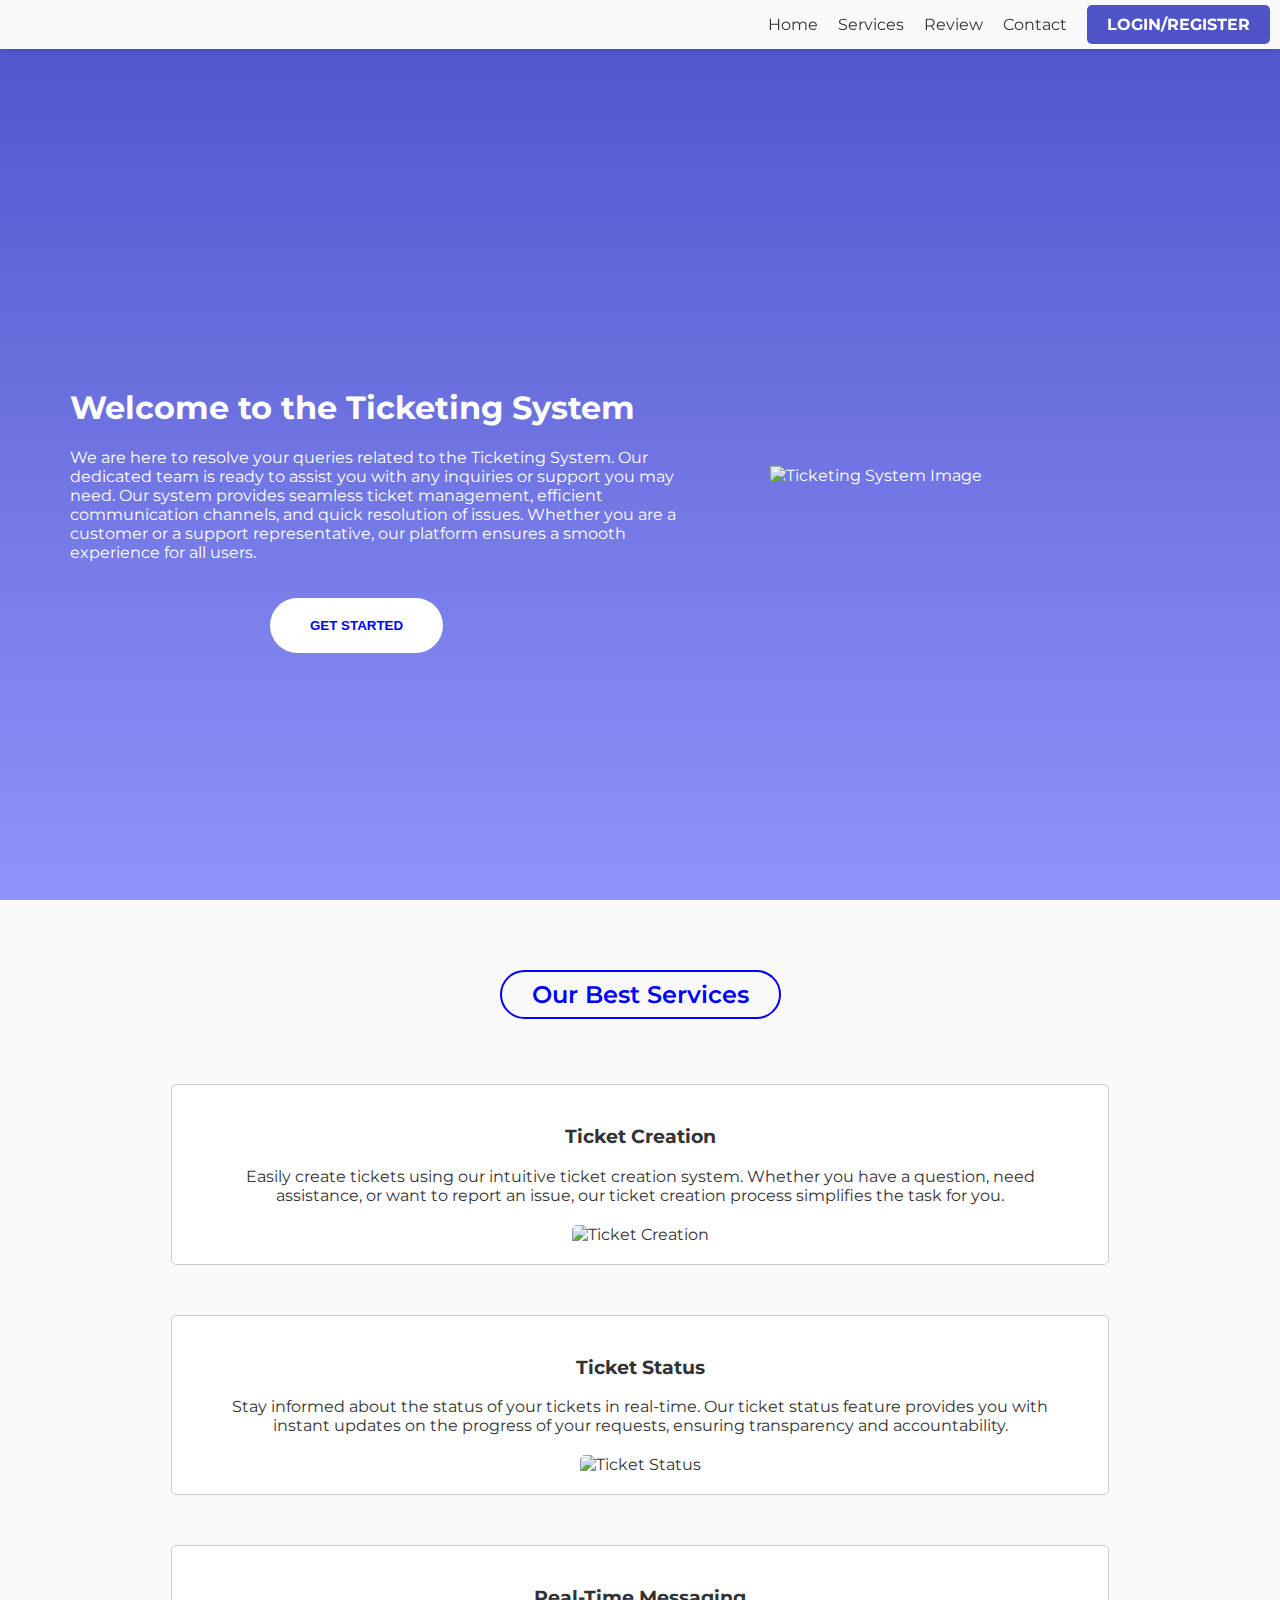
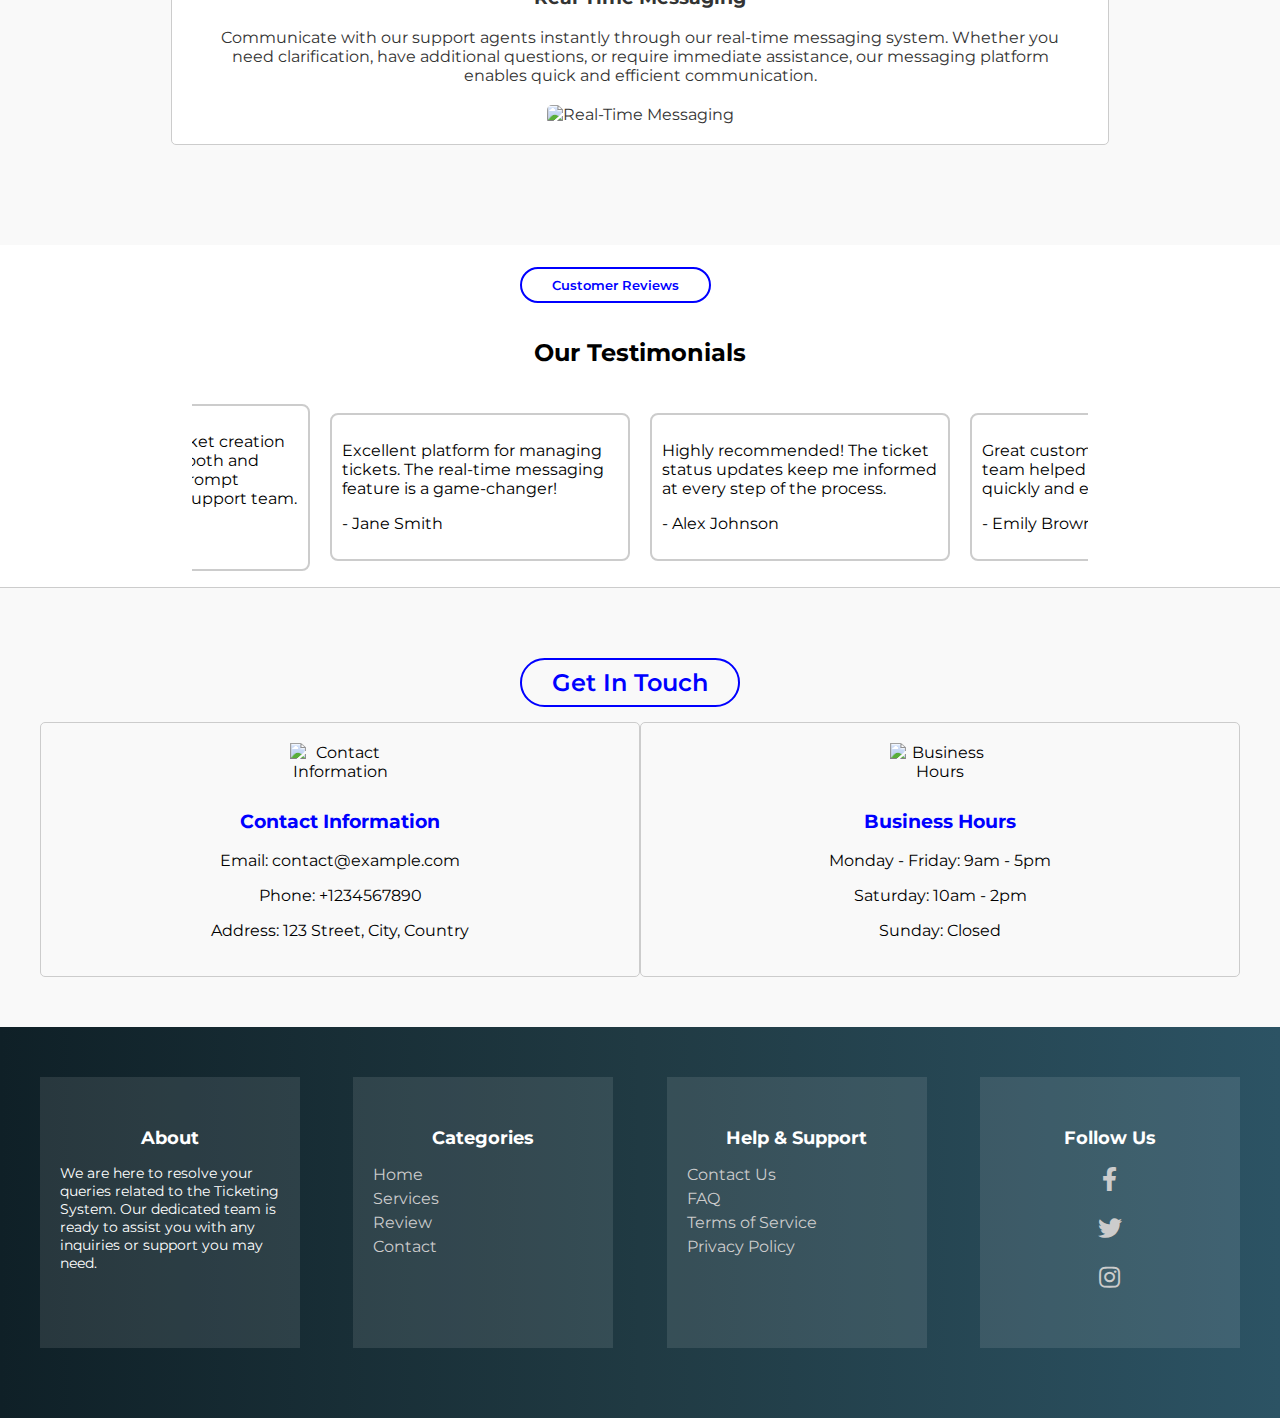
==== index.html @ bc55adac "Update and rename Landing.html to index.html" ====
<!DOCTYPE html>
<html lang="en">
    <head>
        <meta charset="UTF-8">
        <meta name="viewport" content="width=device-width, initial-scale=1.0">
        <link rel="stylesheet" href="https://fonts.googleapis.com/css2?family=Montserrat:wght@400;700&display=swap">
        <link rel="stylesheet" href="https://fonts.googleapis.com/css2?family=Bebas+Neue&display=swap">
        <link rel="stylesheet" href="https://cdnjs.cloudflare.com/ajax/libs/font-awesome/5.15.3/css/all.min.css">

        <title>Ticketing System</title>
        <style>
            /* General Styles */
            body {
                margin: 0;
                padding: 0;
                font-family: 'Montserrat', sans-serif;
            }
    
/* Header Styles */
/* Header Styles */
header {
    background: #f9f9f9; /* Background color */
    color: #333; /* Text color */
    padding: 15px 0; /* Adjust padding */
    display: flex;
    justify-content: space-between;
    align-items: center;
    position: fixed;
    width: 100%;
    top: 0;
    z-index: 1000;
    font-family: 'Montserrat', sans-serif;
    box-shadow: 0 2px 4px rgba(0,0,0,0.1);
}

header h1 {
    margin: 0;
    padding: 0;
    font-size: 24px; /* Adjust font size */
}

nav ul {
    list-style-type: none;
    padding: 0;
    margin: 0;
    display: flex;
    align-items: center;
}

nav ul li {
    margin-left: 20px;
}

nav ul li:first-child {
    margin-left: 0;
}

nav ul li a {
    text-decoration: none;
    color: #333; /* Text color */
    transition: color 0.3s ease;
}

nav ul li a:hover {
    color: #666; /* Hover color */
}

.btn {
    background-color: #4e54c8; /* Button background color */
    color: #fff; /* Button text color */
    padding: 10px 20px; /* Adjust padding */
    border: none;
    border-radius: 5px;
    text-transform: uppercase;
    font-weight: bold;
    cursor: pointer;
    transition: background-color 0.3s, color 0.3s;
}

.btn a {
    text-decoration: none;
    color: #fff;
}

.btn:hover {
    background-color: #333; /* Hover background color */
}

    
            /* Home Section Styles */
            section#home {

                background: linear-gradient(to bottom, #4e54c8, #8f94fb); /* Blusih gradient background */
                background-repeat: no-repeat;
                background-size: cover;
                background-position: center;
                color: white;
                min-height: 100vh;
                display: flex;
                align-items: center;
                padding: 70px 20px;
                box-sizing: border-box;
            }
    
            .home-content {
                max-width: 50%;
                margin-bottom: -120px;
                margin-left: 50px;
            }
    
            .home-image {
                max-width: 50%;
                margin-left: 80px;
            }
    
            .home-image img {
                max-width: 100%;
                height: auto;
                display: block;
                margin: auto;
                margin-top: 50px;
            }
    
            .home-content p {
                text-align: left; 
            }
            #social-icons {
            display: flex;
            flex-direction: column; /* Arrange items vertically */
            align-items: center; /* Horizontally center the items */
            list-style: none; /* Remove default list styles */
            padding: 0; /* Remove default padding */
        }

        #social-icons li {
            margin-bottom: 20px; /* Add some space between icons */
        }

        #social-icons li a {
            font-size: 24px; /* Increase the size of the icons */
        }
            /* Button Styles */
            .btn {
                background-color: white;
                color: blue;
                padding: 20px 40px;
                border: none;
                border-radius: 5px;
                text-transform: uppercase;
                font-weight: bold;
                cursor: pointer;
                transition: background-color 0.3s, color 0.3s;
                display: inline-block; 
                margin-top: 20px;
                margin-left: 200px; 
                border-radius: 50px;
            }
    
            .btn a {
                text-decoration: none; 
                color: inherit;
            }
    
            .btn:hover {
                background-color: #f0f0f0;
                color: navy;
            }
    
            /* Service Section Styles */
            .service-container {
    margin: 70px auto; /* Add margin to the top and bottom and center horizontally */
    padding: 20px;
    width: 70%; /* Set a width for the container */
    border: 1px solid #ccc;
    border-radius: 5px;
    text-align: center;
}

    
            .service-container p {
                margin-bottom: 0;
            }
    
           
    
            .service-content {
                flex: 1;
                padding: 20px;
            }
    
            .service-content h3 {
                margin-top: 0;
            }
    
            .service-content p {
                margin-bottom: 0;
            }
    
            .service-image {
                flex: 1;
                text-align: center;
            }
    
            .service-image img {
                max-width: 100%;
                height: auto;
                border-radius: 5px;
            }
    
            /* Review Section Styles */
     .review-container {
    display: flex;
    overflow: hidden;
}

.review {
    width: 300px; /* Adjust the size as needed */
    flex-shrink: 0;
    animation: slide 15s linear infinite;
    border: 2px solid #ccc; /* Border style */
    border-radius: 8px; /* Border radius for rounded corners */
    padding: 10px; /* Padding inside the border */
    margin: 10px; /* Margin around the element */
    box-sizing: border-box; /* Ensures padding and border are included in the element's total width and height */
}

@keyframes slide {
    0% { transform: translateX(100%); }
    100% { transform: translateX(-100%); }
}
.review-container {
    display: flex;
    overflow: hidden;
}

.review-container {
    display: flex;
    justify-content: center; /* Center the container horizontally */
    overflow: hidden;
    margin-top: 50px; /* Adjust spacing from the top */
}

.review-container {
    display: flex;
    justify-content: center; /* Center the container horizontally */
    align-items: center; /* Center the container vertically */
    overflow: hidden;
    margin-top: 50px; /* Adjust spacing from the top */
    height: 200px; /* Set a fixed height for the container */
    width: 70%; /* Set a width for the container */
    margin: 0 auto; /* Center the container horizontally */
}


.review.active {
    display: block; /* Show only the active review */
}

@keyframes slide {
    0% { transform: translateX(100%); }
    100% { transform: translateX(-100%); }
}





            #review h5 {
                font-weight: 600;
                display: inline-block;
                margin-bottom: 15px;
                color: blue;
                border: 2px solid blue;
                border-radius: 30px;
                padding: 8px 30px;
                margin-left: 520px;
            }
    
            /* Services Section Styles */
            #services h2 {
                font-weight: 600;
                display: inline-block;
                margin-bottom: 15px;
                color: blue;
                border: 2px solid blue;
                border-radius: 30px;
                padding: 8px 30px;
                margin-left: 500px;
            }
    
            /* Contact Section Styles */
            #contact h2 {
                font-weight: 600;
                display: inline-block;
                margin-bottom: 15px;
                color: blue;
                border: 2px solid blue;
                border-radius: 30px;
                padding: 8px 30px;
                margin-left: 520px;
            }
    
            #contact {
                padding-top: 100px; 
            }
    
            .contact-container {
                display: flex;
                justify-content: space-between;
                margin: 0 auto;
                max-width: 1200px;
            }
    
            .contact-form {
                flex: 1;
                padding: 20px;
                border: 1px solid #ccc;
                border-radius: 5px;
            }
    
            #contact h3,h1{
                color: blue;
            }
    
            .contact-item {
                flex: 1;
                padding: 20px;
                border: 1px solid #ccc;
                border-radius: 5px;
                text-align: center;
            }
    
            .contact-item img {
                max-width: 100px;
                margin-bottom: 10px;
            }
    /* Footer Styles */
/* Footer Styles */
footer {
    padding: 50px 0;
    color: #fff;
    background: linear-gradient(to right, #0f2027, #203a43, #2c5364);
}

.container {
    max-width: 1200px;
    margin: 0 auto;
}

.footer-content {
    display: flex;
    flex-wrap: wrap;
    justify-content: space-between;
}

.footer-block {
    width: calc(20% - 20px); /* Adjust width as needed */
    margin-bottom: 20px;
    padding: 20px;
    background-color: rgba(255, 255, 255, 0.1);
}

.footer-block h5 {
    font-size: 18px;
    margin-bottom: 15px;
    text-align: center;
}

.footer-block p {
    font-size: 14px;
    margin-bottom: 10px;
}

.footer-block ul {
    padding-left: 0;
    list-style: none;
}

.footer-block ul li {
    margin-bottom: 5px;
}

.footer-block ul li a {
    color: #ccc;
    text-decoration: none;
}

.footer-block ul li a:hover {
    color: #fff;
}

#loginBtn {
    background-color: #4e54c8; /* Button background color */
    color: #fff; /* Button text color */
    padding: 10px 20px; /* Adjust padding */
    border: none;
    border-radius: 5px;
    text-transform: uppercase;
    font-weight: bold;
    cursor: pointer;
    transition: background-color 0.3s, color 0.3s;
    margin-right:10px;
}
#services {
    background-color: #f9f9f9; /* Background color for the entire services section */
    padding: 50px 0; /* Add padding to create space around the content */
}

.service-container {
    margin: 50px auto; /* Add margin to the top and bottom and center horizontally */
    padding: 20px;
    width: 70%; /* Set a width for the container */
    border: 1px solid #ccc;
    border-radius: 5px;
    text-align: center;
    background-color: #ffffff; /* Background color for the service containers */
    color: #333333; /* Text color for the service containers */
}

#loginBtn:hover {
    background-color: #333; /* Hover background color */
}
#siteName {
    font-family: 'Bebas Neue', sans-serif; /* Use Bebas Neue font */
    font-size: 48px; /* Font size */
    color: #202124; /* Text color */
    text-shadow: 2px 2px 4px rgba(0, 0, 0, 0.2); /* Text shadow for better contrast */
    margin: 0; /* Remove any default margin */
}
#siteName {
    font-family: 'Bebas Neue', sans-serif; /* Use Bebas Neue font */
    font-size: 48px; /* Font size */
    color: #202124; /* Text color */
    text-shadow: 2px 2px 4px rgba(0, 0, 0, 0.2); /* Text shadow for better contrast */
    margin: 0; /* Remove any default margin */
}
.logo-container {
    width: 160px; /* Adjust width as needed */
    margin: 0 auto; 
    margin-left: 10px;/* Center the container horizontally */
}

.logo-container img {
    display: block; /* Ensure the image is treated as a block element */
    width: 100%; /* Make the image responsive */
}
#contact {
  background-color: #f9f9f9; /* Background color */
  padding: 50px 0; /* Padding at the top and bottom */
  border-top: 1px solid #ccc; /* Top border */
}

/* Additional styles can be added here for specific elements inside #contact */

        </style>
    </head>
<body>
    <header>
        <div class="logo-container">
            <img src="../TICKET/Images/logo.png" alt="">
        </div>
        
        <nav>
            <ul>
                <li><a href="#home">Home</a></li>
                <li><a href="#services">Services</a></li>
                <li><a href="#review">Review</a></li>
                <li><a href="#contact">Contact</a></li>
                <li><a href="../TICKET/login.html" id="loginBtn">Login/Register</a></li>
            </ul>
        </nav>
    </header>

    <section id="home">
        <div class="home-content">
            <h1 style="color: white;">Welcome to the Ticketing System</h1>
            <p>
                We are here to resolve your queries related to the Ticketing System. Our dedicated team is ready to assist you with any inquiries or support you may need.
                Our system provides seamless ticket management, efficient communication channels, and quick resolution of issues.
                Whether you are a customer or a support representative, our platform ensures a smooth experience for all users.
            </p>
            <button class="btn"><a href="../TICKET/login.html">Get Started</a></button>
        </div>
        <div class="home-image">
            <img src="../TICKET/Images/landing.svg" alt="Ticketing System Image">
        </div>
    </section>

    <section id="services">
        <h2 style="text-align: center;">Our Best Services</h2>
        <div class="service-container">
            <div class="service-content">
                <h3>Ticket Creation</h3>
                <p>
                    Easily create tickets using our intuitive ticket creation system. Whether you have a question, need assistance, or want to report an issue, our ticket creation process simplifies the task for you.
                </p>
            </div>
            <div class="service-image">
                <img src="../TICKET/Images/ticket-128.png" alt="Ticket Creation">
            </div>
        </div>
        <div class="service-container">
            <div class="service-content">
                <h3>Ticket Status</h3>
                <p>
                    Stay informed about the status of your tickets in real-time. Our ticket status feature provides you with instant updates on the progress of your requests, ensuring transparency and accountability.
                </p>
            </div>
            <div class="service-image">
                <img src="../TICKET/Images/approval-128.png" alt="Ticket Status">
            </div>
        </div>
        <div class="service-container">
            <div class="service-content">
                <h3>Real-Time Messaging</h3>
                <p>
                    Communicate with our support agents instantly through our real-time messaging system. Whether you need clarification, have additional questions, or require immediate assistance, our messaging platform enables quick and efficient communication.
                </p>
            </div>
            <div class="service-image">
                <img src="../TICKET/Images/message-128.png" alt="Real-Time Messaging">
            </div>
        </div>
    </section>

    <section id="review">
        <h5>Customer Reviews</h5>
        <h2 style="text-align: center;">Our Testimonials</h2>
        <div class="review-container">
            <div class="review" id="review1">
                <p>Great service! The ticket creation process was very smooth and efficient. I received prompt assistance from the support team.</p>
                <p>- John Doe</p>
            </div>
            <div class="review" id="review2">
                <p>Excellent platform for managing tickets. The real-time messaging feature is a game-changer!</p>
                <p>- Jane Smith</p>
            </div>
            <div class="review" id="review3">
                <p>Highly recommended! The ticket status updates keep me informed at every step of the process.</p>
                <p>- Alex Johnson</p>
            </div>
            <div class="review" id="review4">
                <p>Great customer support! The team helped me resolve my issue quickly and efficiently.</p>
                <p>- Emily Brown</p>
            </div>
        </div>
    </section>
    
    
    <section id="contact">
        <h2 style="text-align: center;">Get In Touch</h2>
        <div class="contact-container">
            <div class="contact-item">
                <img src="../TICKET/Images/phone-46-64.png" alt="Contact Information">
                <h3>Contact Information</h3>
                <p>Email: contact@example.com</p>
                <p>Phone: +1234567890</p>
                <p>Address: 123 Street, City, Country</p>
            </div>
           
            <div class="contact-item">
                <img src="../TICKET/Images/alarm-clock-2-64.png" alt="Business Hours">
                <h3>Business Hours</h3>
                <p>Monday - Friday: 9am - 5pm</p>
                <p>Saturday: 10am - 2pm</p>
                <p>Sunday: Closed</p>
            </div>
            
        </div>
    </section>
    <footer class="bg-dark">
        <div class="container">
            <div class="footer-content">
                <div class="footer-block" id="about">
                    <h5>About</h5>
                    <p> We are here to resolve your queries related to the Ticketing System. Our dedicated team is ready to assist you with any inquiries or support you may need.</p>
                </div>
                <div class="footer-block" id="categories">
                    <h5>Categories</h5>
                    <ul class="list-unstyled">
                        <li><a href="#home">Home<a></li>
                        <li><a href="#services">Services<a></li>
                        <li><a href="#review">Review</a></li>
                        <li><a href="#contact">Contact</a></li>
                    </ul>
                </div>
                <div class="footer-block" id="help-support">
                    <h5>Help & Support</h5>
                    <ul class="list-unstyled">
                        <li><a href="#">Contact Us</a></li>
                        <li><a href="#">FAQ</a></li>
                        <li><a href="#">Terms of Service</a></li>
                        <li><a href="#">Privacy Policy</a></li>
                    </ul>
                </div>
                <div class="footer-block" id="follow-us">
                    <h5>Follow Us</h5>
                    <ul id="social-icons" class="list-unstyled d-flex">
                        <li class="mr-3"><a href="#" class="text-dark"><i class="fab fa-facebook-f"></i></a></li>
                        <li class="mr-3"><a href="#" class="text-dark"><i class="fab fa-twitter"></i></a></li>
                        <li><a href="#" class="text-dark"><i class="fab fa-instagram"></i></a></li>
                    </ul>
                </div>
               
            </div>
        </div>
    </footer>
    
    
<script>
    // JavaScript to handle header hiding/showing on scroll
let prevScrollPos = window.pageYOffset;
window.onscroll = function() {
    let currentScrollPos = window.pageYOffset;
    if (prevScrollPos > currentScrollPos) {
        document.querySelector("header").style.top = "0";
    } else {
        document.querySelector("header").style.top = "-70px";
    }
    prevScrollPos = currentScrollPos;
}

// JavaScript to handle smooth scrolling for navigation links
document.querySelectorAll('nav a').forEach(anchor => {
    anchor.addEventListener('click', function(e) {
        // Prevent default behavior for all links except the "Login/Register" link
        if (this.getAttribute('href') !== "../TICKET/login.html") {
            e.preventDefault();
            const targetId = this.getAttribute('href').substring(1);
            const targetSection = document.getElementById(targetId);
            if (targetSection) {
                window.scrollTo({
                    top: targetSection.offsetTop,
                    behavior: 'smooth'
                });
            }
        }
    });
});

let reviews = document.querySelectorAll('.review-container .review');
let currentIndex = 0;

function moveReviews() {
    // Hide all reviews
    reviews.forEach(review => {
        review.classList.remove('active');
    });

    // Show the current review
    reviews[currentIndex].classList.add('active');

    // Move to the next review
    currentIndex = (currentIndex + 1) % reviews.length;

    // Repeat the process after a certain time interval
    setTimeout(moveReviews, 5000); // Change 5000 to adjust the time interval (in milliseconds)
}

// Start the cyclic movement
moveReviews();

</script>
</body>
</html>
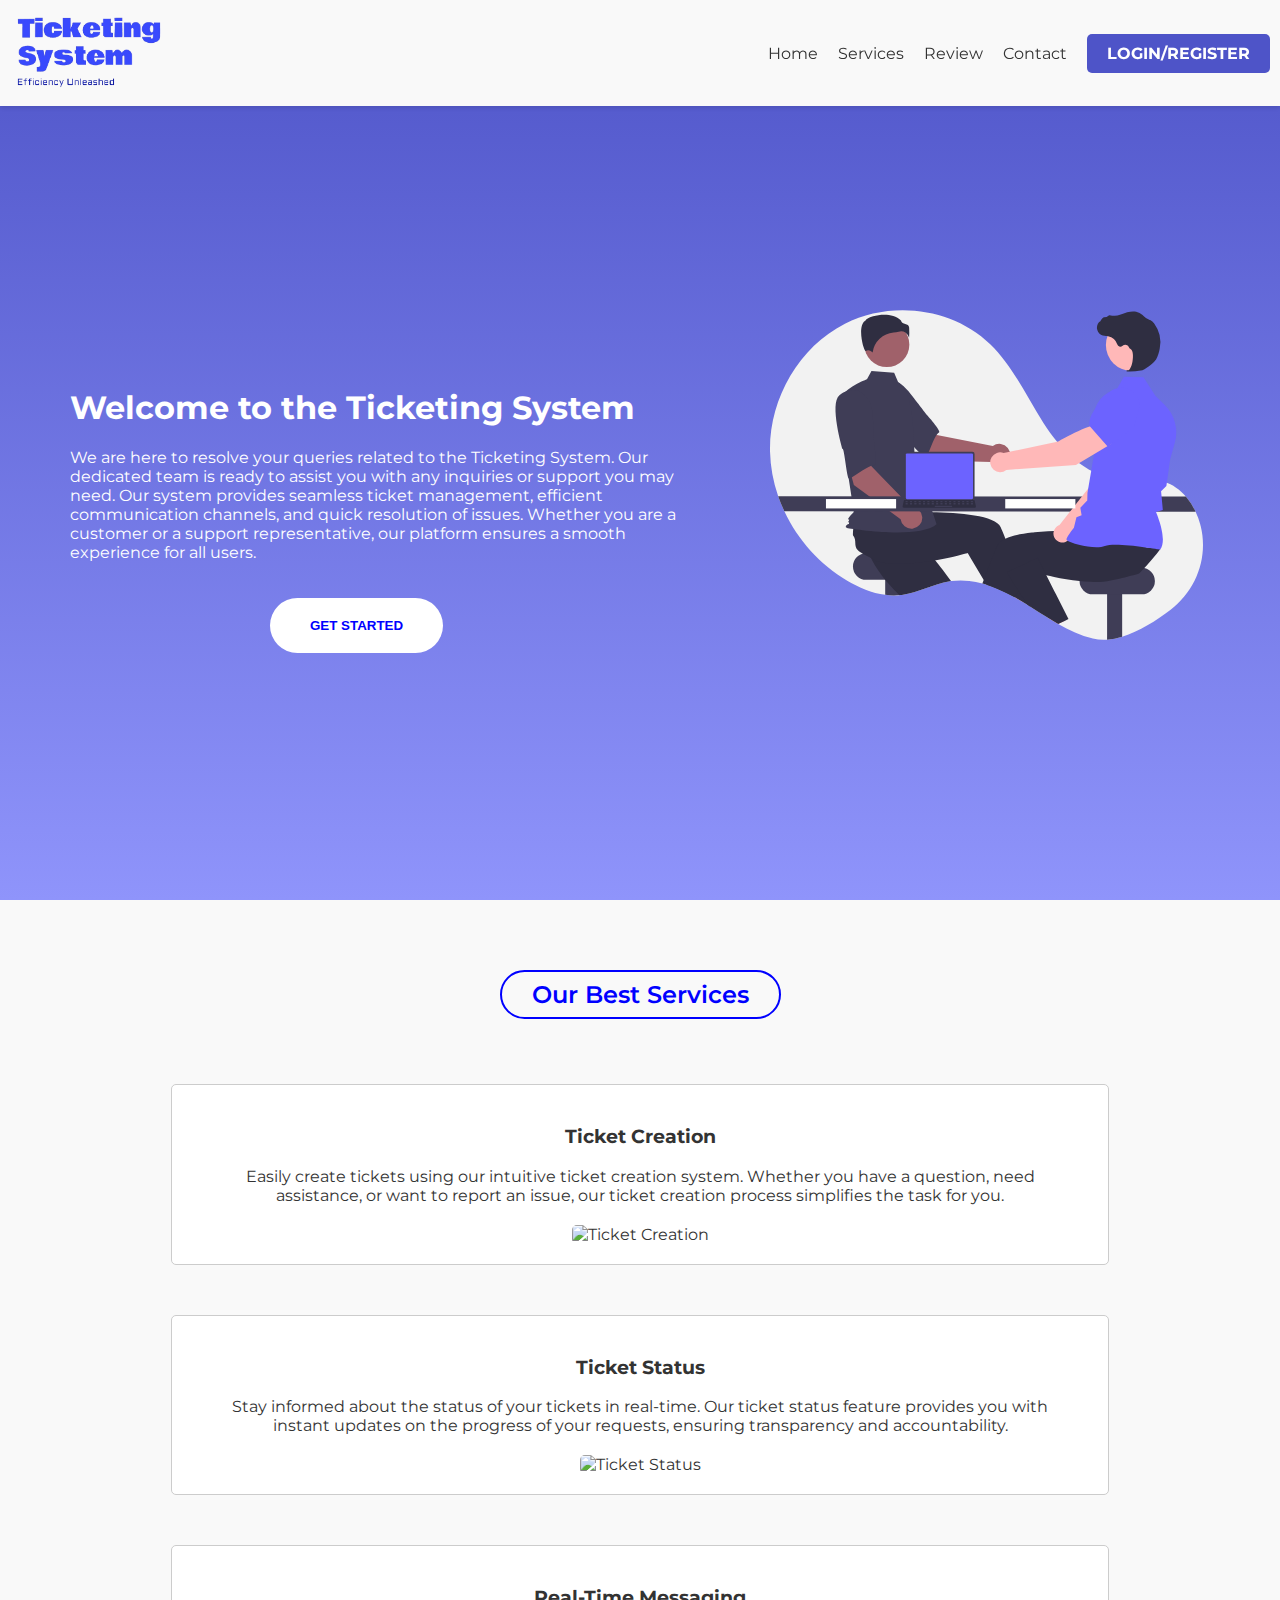
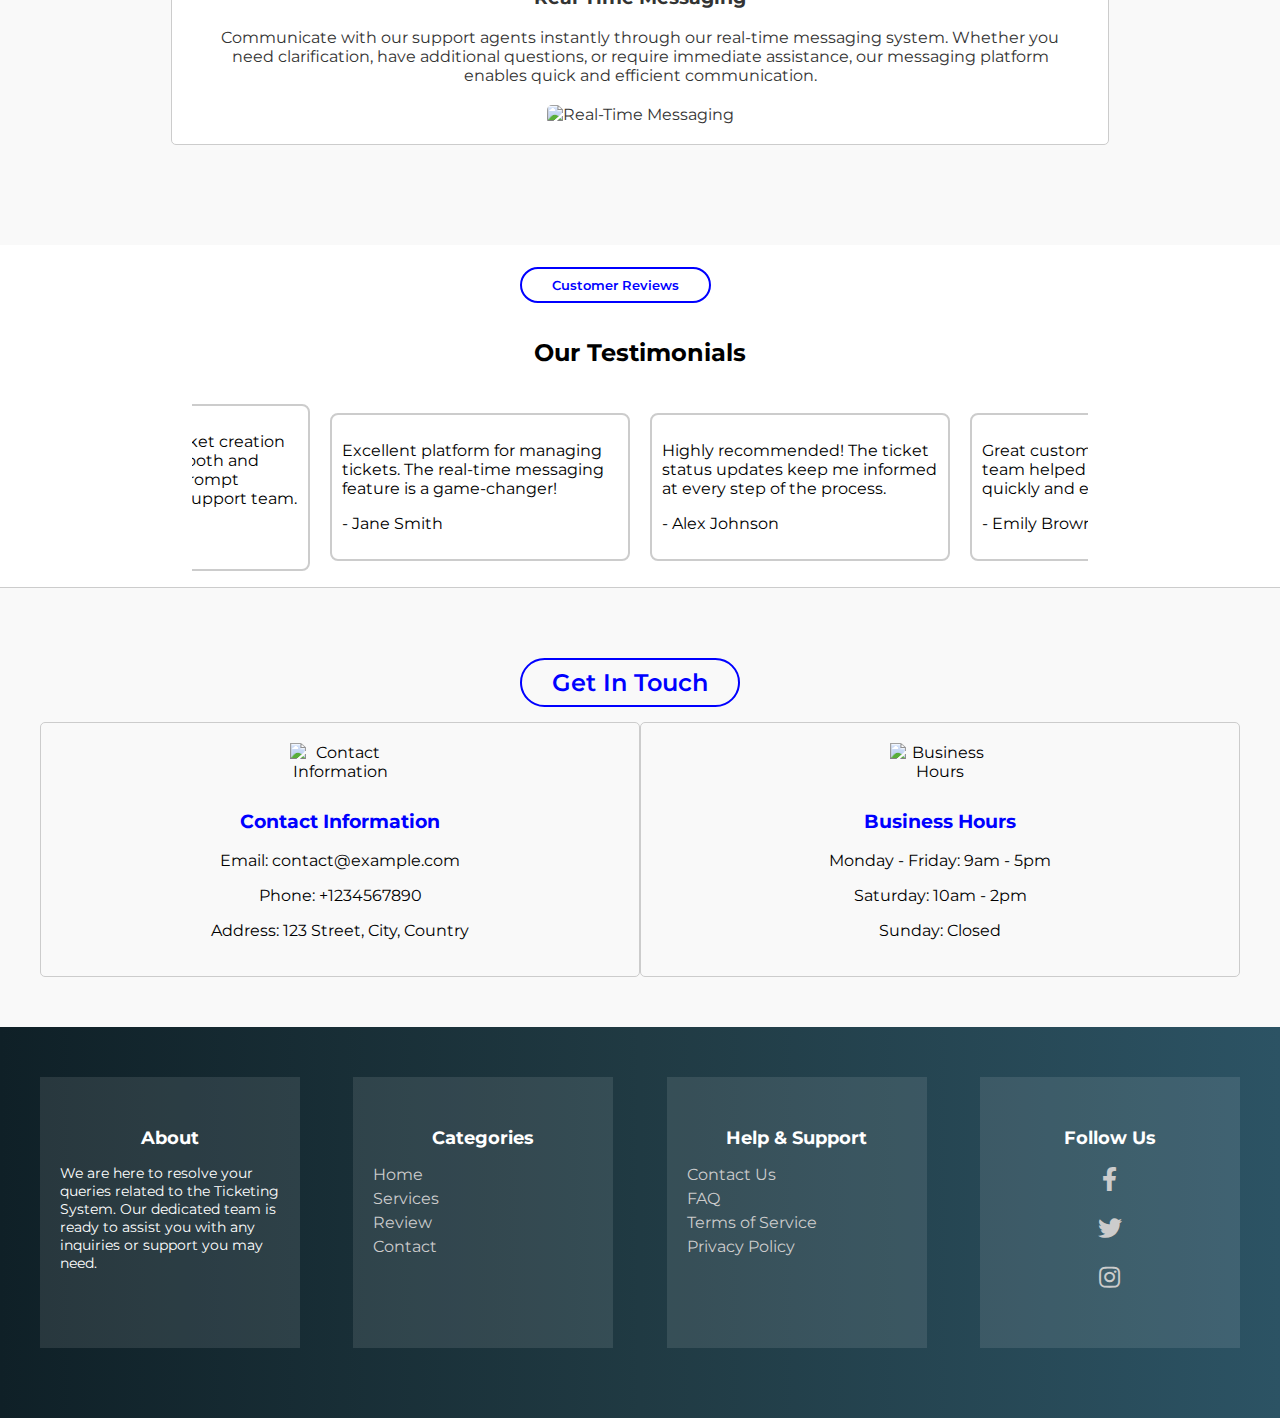
==== commit 62c90627: "Update index.html" ====
--- a/index.html
+++ b/index.html
@@ -457,7 +457,7 @@
 <body>
     <header>
         <div class="logo-container">
-            <img src="../TICKET/Images/logo.png" alt="">
+            <img src="../Images/logo.png" alt="">
         </div>
         
         <nav>
@@ -466,7 +466,7 @@
                 <li><a href="#services">Services</a></li>
                 <li><a href="#review">Review</a></li>
                 <li><a href="#contact">Contact</a></li>
-                <li><a href="../TICKET/login.html" id="loginBtn">Login/Register</a></li>
+                <li><a href="login.html" id="loginBtn">Login/Register</a></li>
             </ul>
         </nav>
     </header>
@@ -479,10 +479,10 @@
                 Our system provides seamless ticket management, efficient communication channels, and quick resolution of issues.
                 Whether you are a customer or a support representative, our platform ensures a smooth experience for all users.
             </p>
-            <button class="btn"><a href="../TICKET/login.html">Get Started</a></button>
+            <button class="btn"><a href="login.html">Get Started</a></button>
         </div>
         <div class="home-image">
-            <img src="../TICKET/Images/landing.svg" alt="Ticketing System Image">
+            <img src="Images/landing.svg" alt="Ticketing System Image">
         </div>
     </section>
 
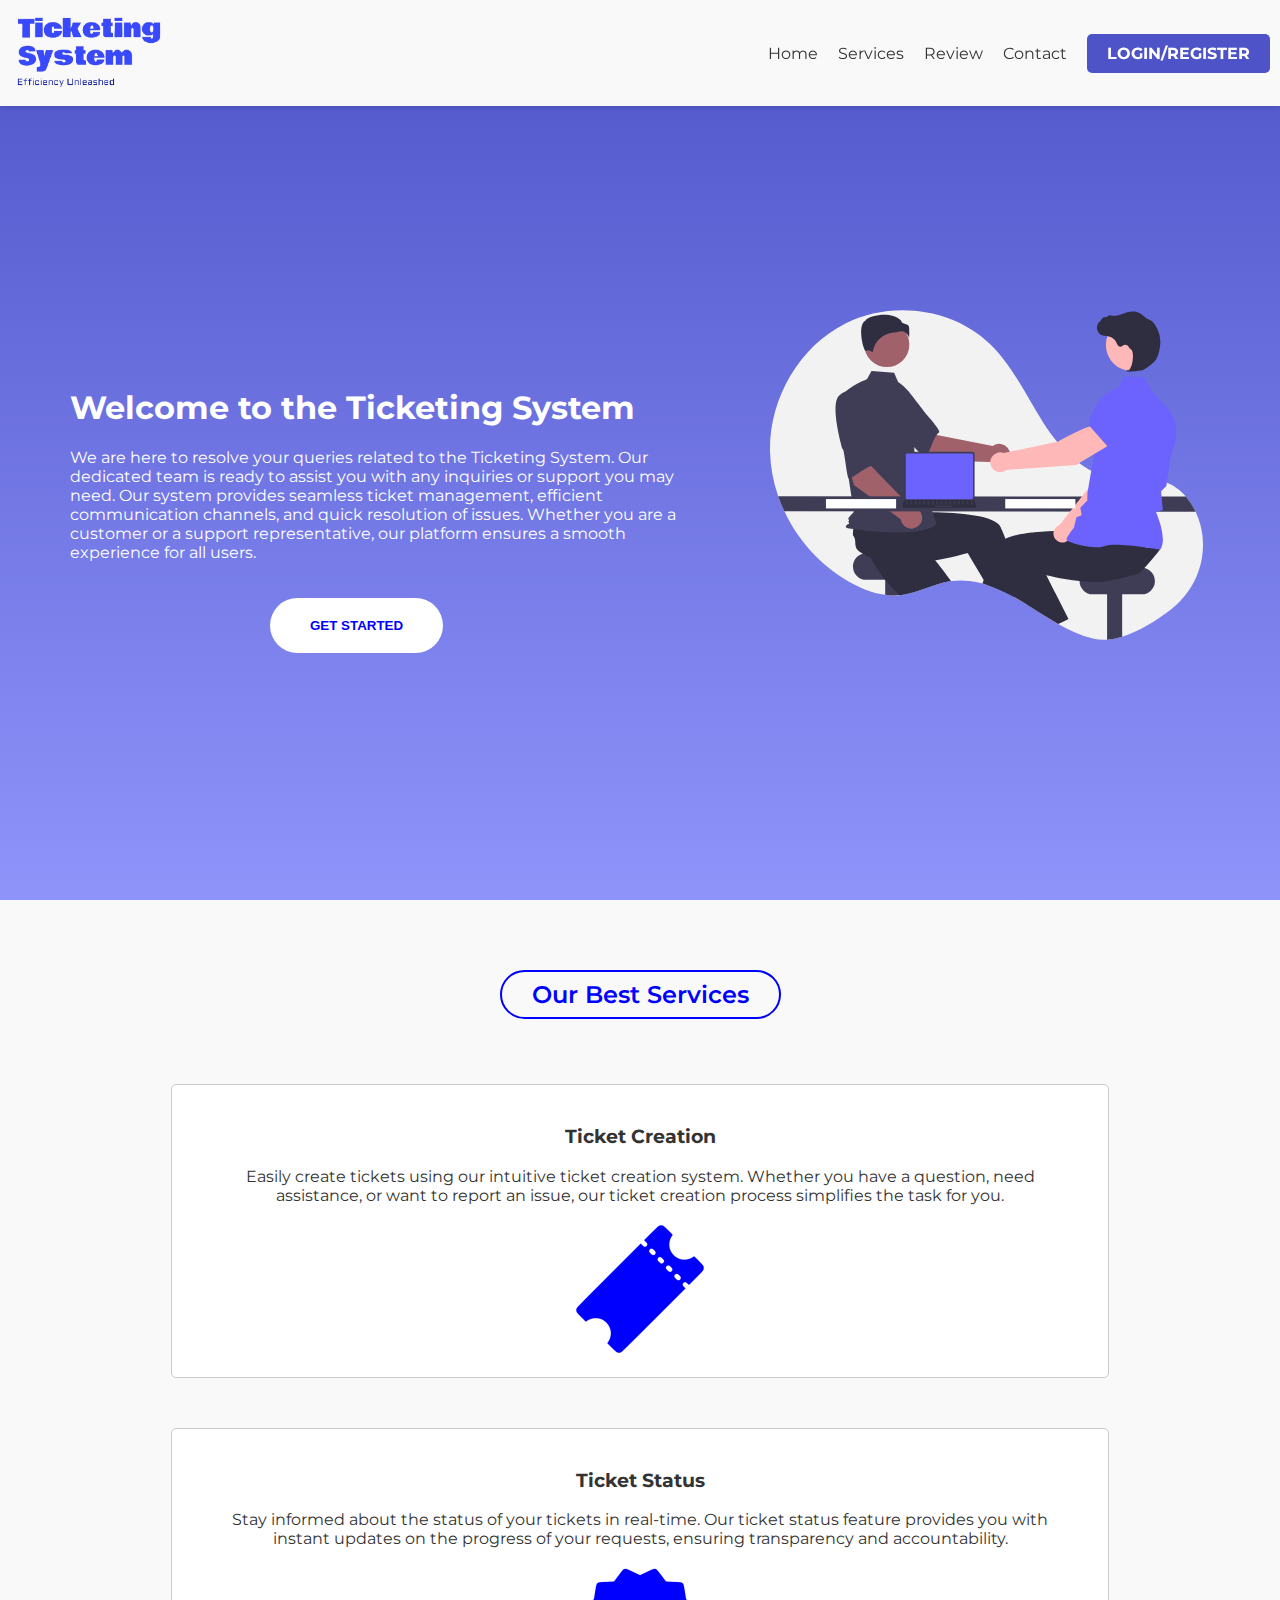
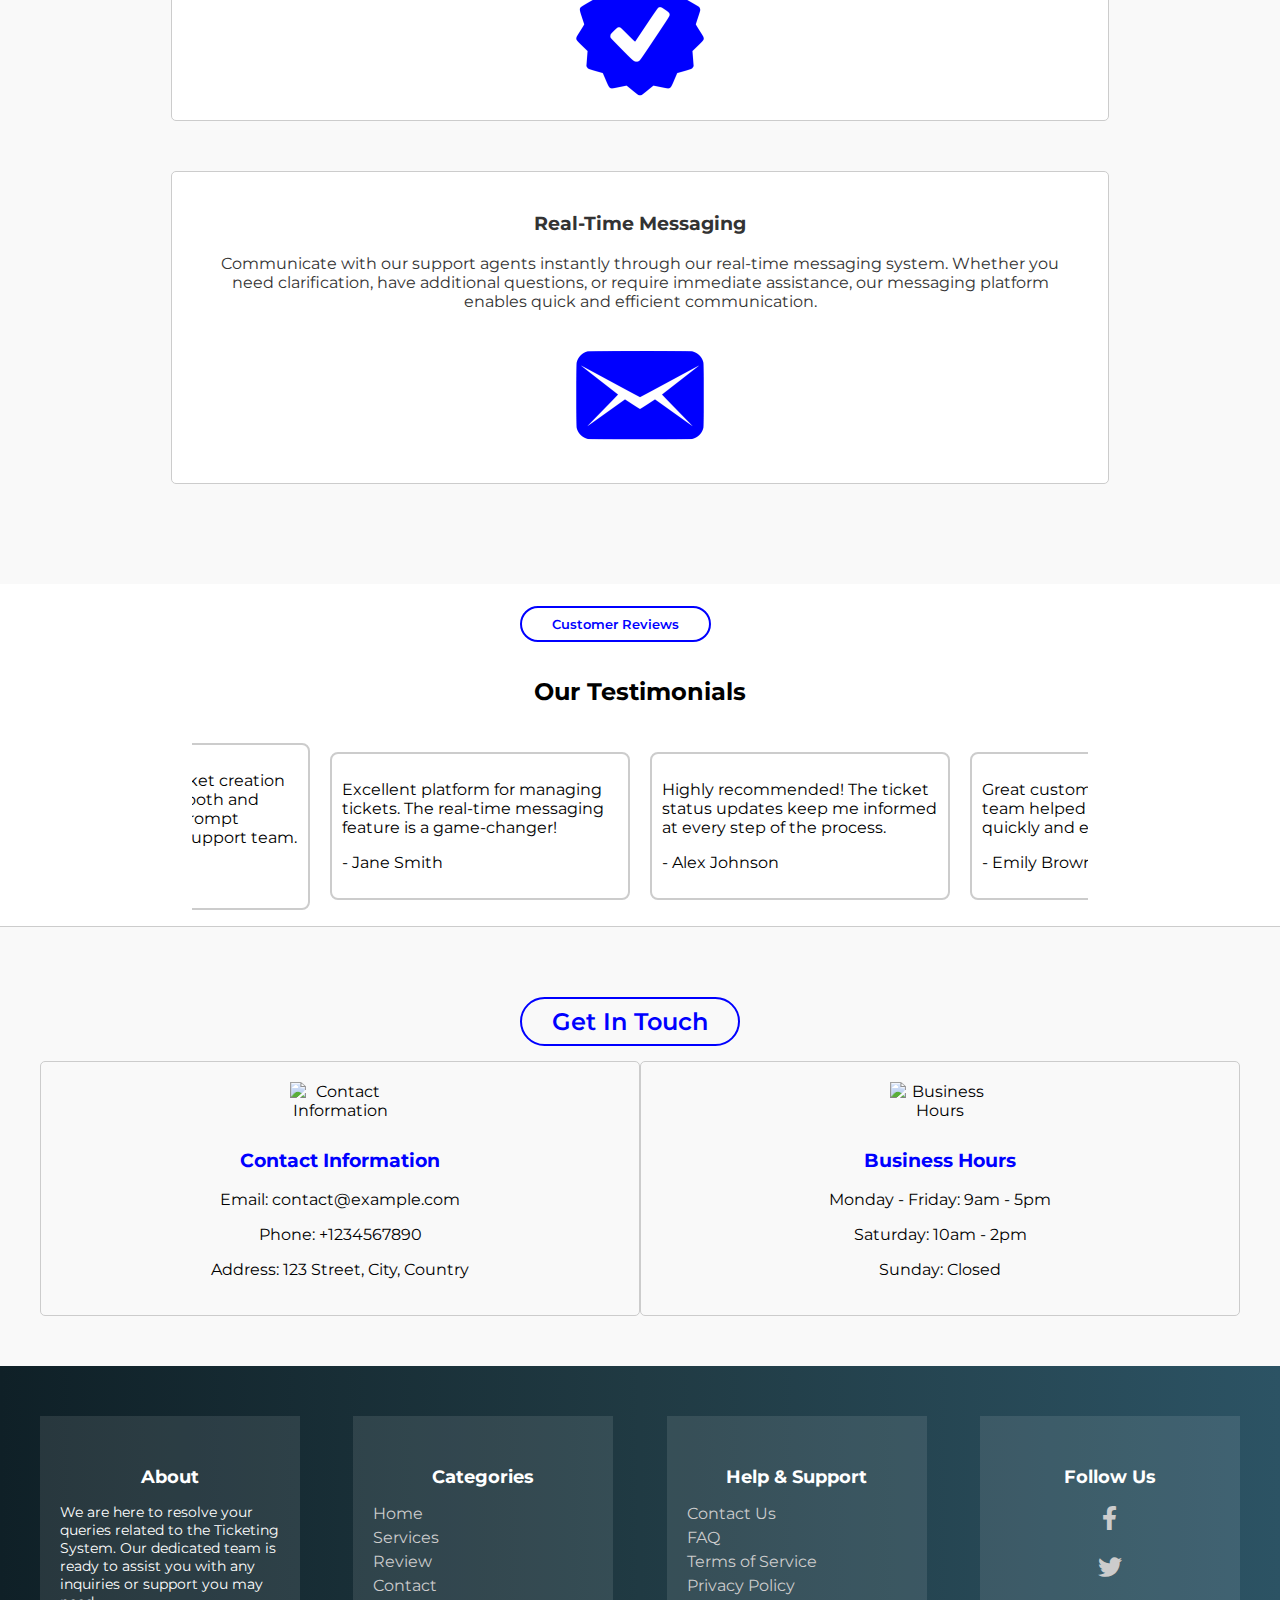
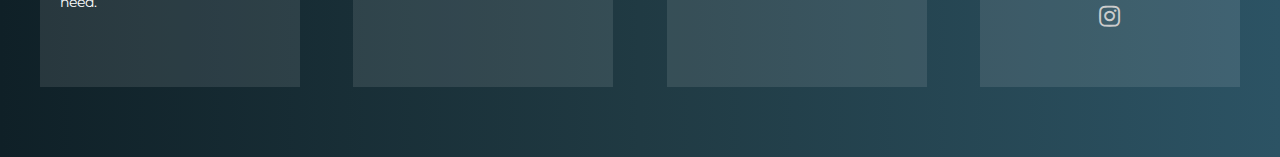
==== commit 06d8cc26: "Update index.html" ====
--- a/index.html
+++ b/index.html
@@ -457,7 +457,7 @@
 <body>
     <header>
         <div class="logo-container">
-            <img src="../Images/logo.png" alt="">
+            <img src="Images/logo.png" alt="logo">
         </div>
         
         <nav>
@@ -496,7 +496,7 @@
                 </p>
             </div>
             <div class="service-image">
-                <img src="../TICKET/Images/ticket-128.png" alt="Ticket Creation">
+                <img src="../Images/ticket-128.png" alt="Ticket Creation">
             </div>
         </div>
         <div class="service-container">
@@ -507,7 +507,7 @@
                 </p>
             </div>
             <div class="service-image">
-                <img src="../TICKET/Images/approval-128.png" alt="Ticket Status">
+                <img src="../Images/approval-128.png" alt="Ticket Status">
             </div>
         </div>
         <div class="service-container">
@@ -518,7 +518,7 @@
                 </p>
             </div>
             <div class="service-image">
-                <img src="../TICKET/Images/message-128.png" alt="Real-Time Messaging">
+                <img src="../Images/message-128.png" alt="Real-Time Messaging">
             </div>
         </div>
     </section>
